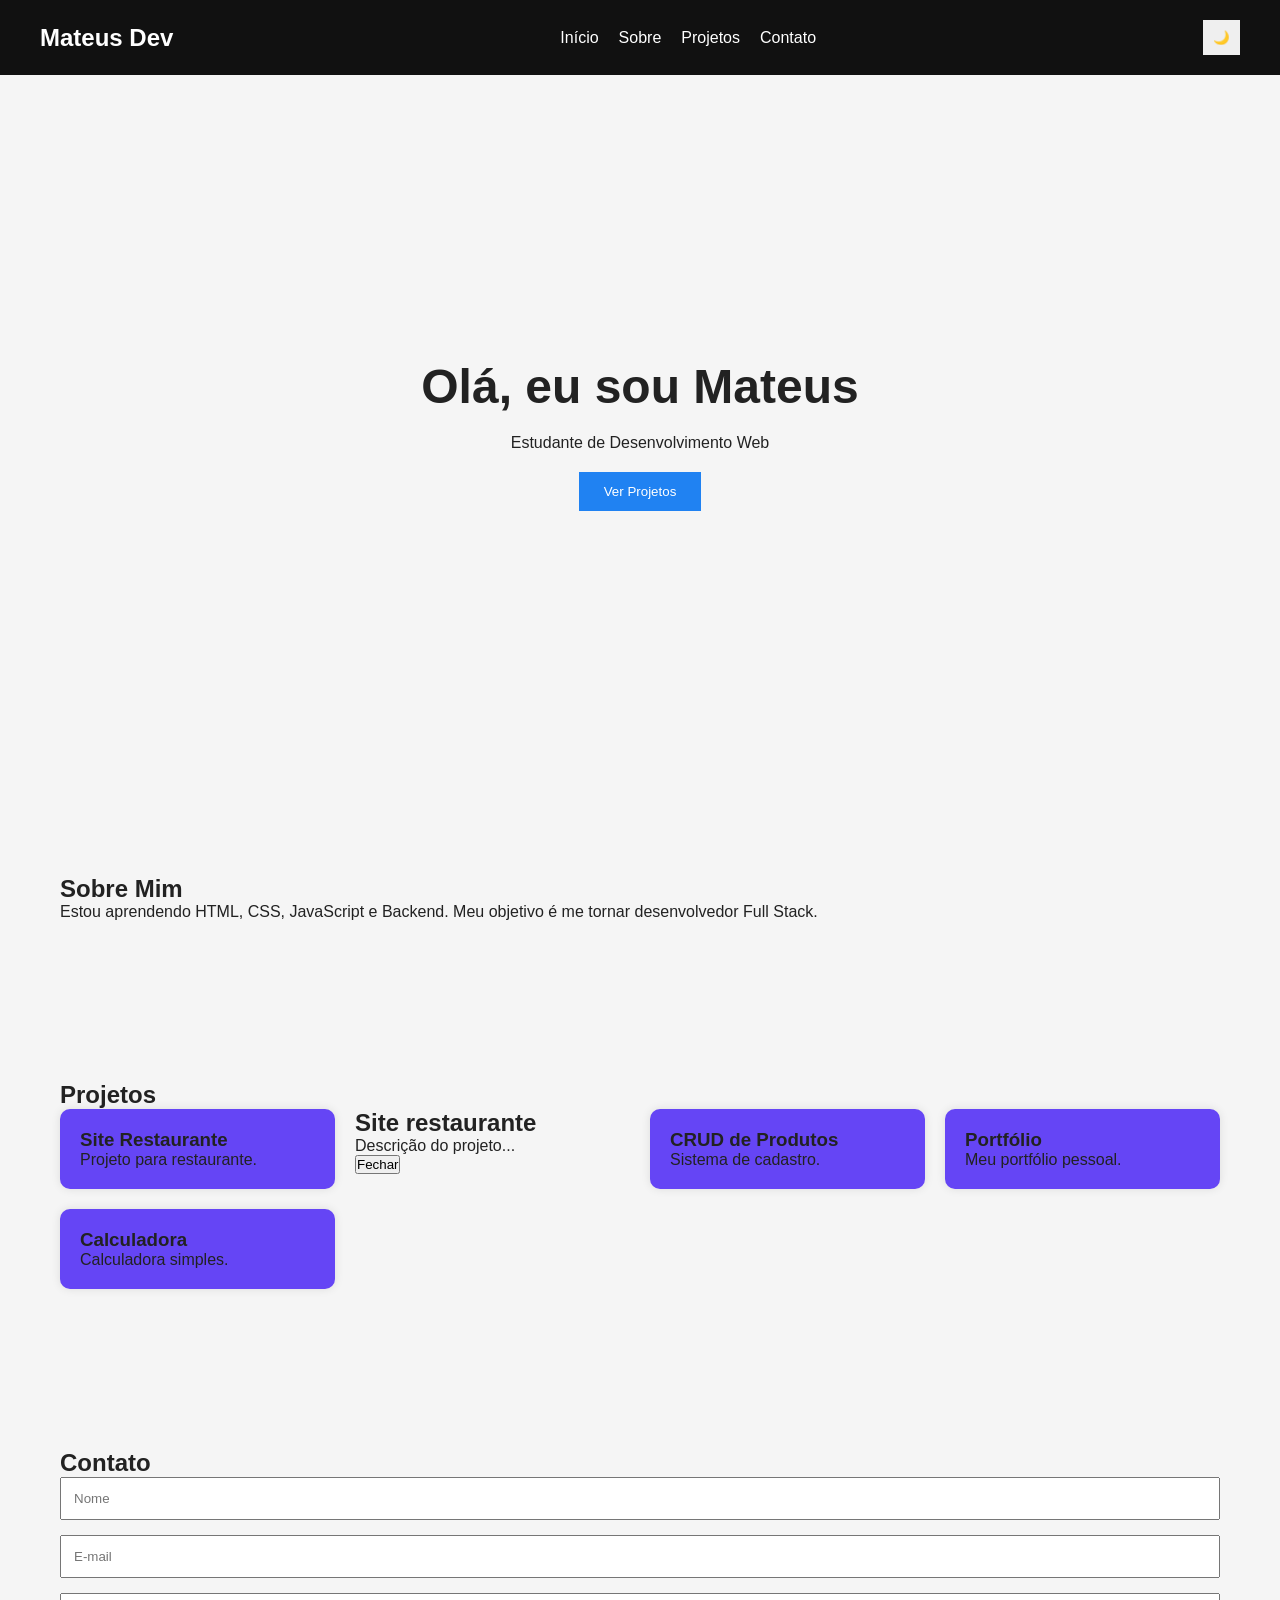
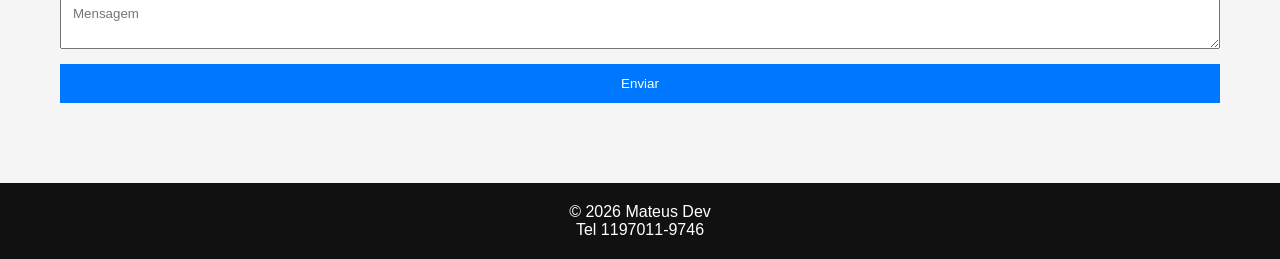
==== index.html @ 87bd56f4 "Add files via upload" ====
<!DOCTYPE html>
<html lang="pt-BR">
<head>
    <meta charset="UTF-8">
    <meta name="viewport" content="width=device-width, initial-scale=1.0">
    <title>Meu Portfólio</title>
    <link rel="stylesheet" href="style.css">
</head>
<body>

    <header>
        <nav>
            <h2>Mateus Dev</h2>

            <ul>
                <li><a href="#inicio">Início</a></li>
                <li><a href="#sobre">Sobre</a></li>
                <li><a href="#projetos">Projetos</a></li>
                <li><a href="#contato">Contato</a></li>
            </ul>

            <button id="temaBtn">🌙</button>
        </nav>
    </header>

    <section id="inicio" class="hero">
        <h1>Olá, eu sou Mateus</h1>
        <p>Estudante de Desenvolvimento Web</p>
        <button>Ver Projetos</button>
    </section>

    <section id="sobre">
        <h2>Sobre Mim</h2>
        <p>
            Estou aprendendo HTML, CSS, JavaScript e Backend.
            Meu objetivo é me tornar desenvolvedor Full Stack.
        </p>
    </section>

    <section id="projetos">
        <h2>Projetos</h2>

        <div class="cards">

          <a href="restaurante.html" class="card-link">
        <div class="card">
            <h3>Site Restaurante</h3>
            <p>Projeto para restaurante.</p>
            </div>
            </a>

            <div id="modal" class="modal">
                <div class="conteudo">
                    <h2>Site restaurante</h2>
                    <p>Descrição do projeto...</p>
                    <button onclick="fecharModal()">Fechar</button>
                </div>
            </div>
            <div class="card">
                <h3>CRUD de Produtos</h3>
                <p>Sistema de cadastro.</p>
            </div>

            <div class="card">
                <h3>Portfólio</h3>
                <p>Meu portfólio pessoal.</p>
            </div>
            <div class="card">
                <h3>Calculadora</h3>
                <p>Calculadora simples.</p>
        </div>
    </section>

    <section id="contato">
        <h2>Contato</h2>

        <form id="formContato">
            <input type="text" placeholder="Nome" required>
            <input type="email" placeholder="E-mail" required>
            <textarea placeholder="Mensagem"></textarea>
            <button type="submit">Enviar</button>
        </form>
    </section>

    <footer>
        <p>© 2026 Mateus Dev</p>
        <p> Tel 1197011-9746</p>
    </footer>

    <script src="script.js"></script>

</body>
</html>
---- style.css ----
*{
    margin:0;
    padding:0;
    box-sizing:border-box;
    font-family:Arial, Helvetica, sans-serif;
}

body{
    background:#f5f5f5;
    color:#222;
    transition:.3s;
}

header{
    background:#111;
    color:white;
    padding:20px;
}

nav{
    display:flex;
    justify-content:space-between;
    align-items:center;
    max-width:1200px;
    margin:auto;
}

nav ul{
    display:flex;
    list-style:none;
    gap:20px;
}

nav a{
    color:white;
    text-decoration:none;
}

#temaBtn{
    border:none;
    padding:10px;
    cursor:pointer;
}

.hero{
    height:80vh;
    display:flex;
    flex-direction:column;
    justify-content:center;
    align-items:center;
    text-align:center;
}

.hero h1{
    font-size:3rem;
}

.hero p{
    margin:20px 0;
}

.hero button{
    padding:12px 25px;
    border:none;
    background:#2082f2;
    color:white;
    cursor:pointer;
}

section{
    padding:80px 20px;
    max-width:1200px;
    margin:auto;
}

.cards{
    display:grid;
    grid-template-columns:repeat(auto-fit,minmax(250px,1fr));
    gap:20px;
}

.card{
    background:rgb(101, 69, 245);
    padding:20px;
    border-radius:10px;
    box-shadow:0 0 10px rgba(0,0,0,.1);
}

form{
    display:flex;
    flex-direction:column;
    gap:15px;
}

input, textarea{
    padding:12px;
}

form button{
    background:#0077ff;
    color:white;
    border:none;
    padding:12px;
    cursor:pointer;
}

footer{
    text-align:center;
    padding:20px;
    background:#111;
    color:white;
}

.dark{
    background:#121212;
    color:white;
}

.dark .card{
    background:#222;
}

.card-link{
    text-decoration:none;
    color:inherit;
}
.card{
    transition: all 0.1s ease;
}

.card:hover{
    transform: perspective(1000px) rotateY(30deg);
    box-shadow: 0 100px 200px rgba(14, 40, 236, 0.2);
}
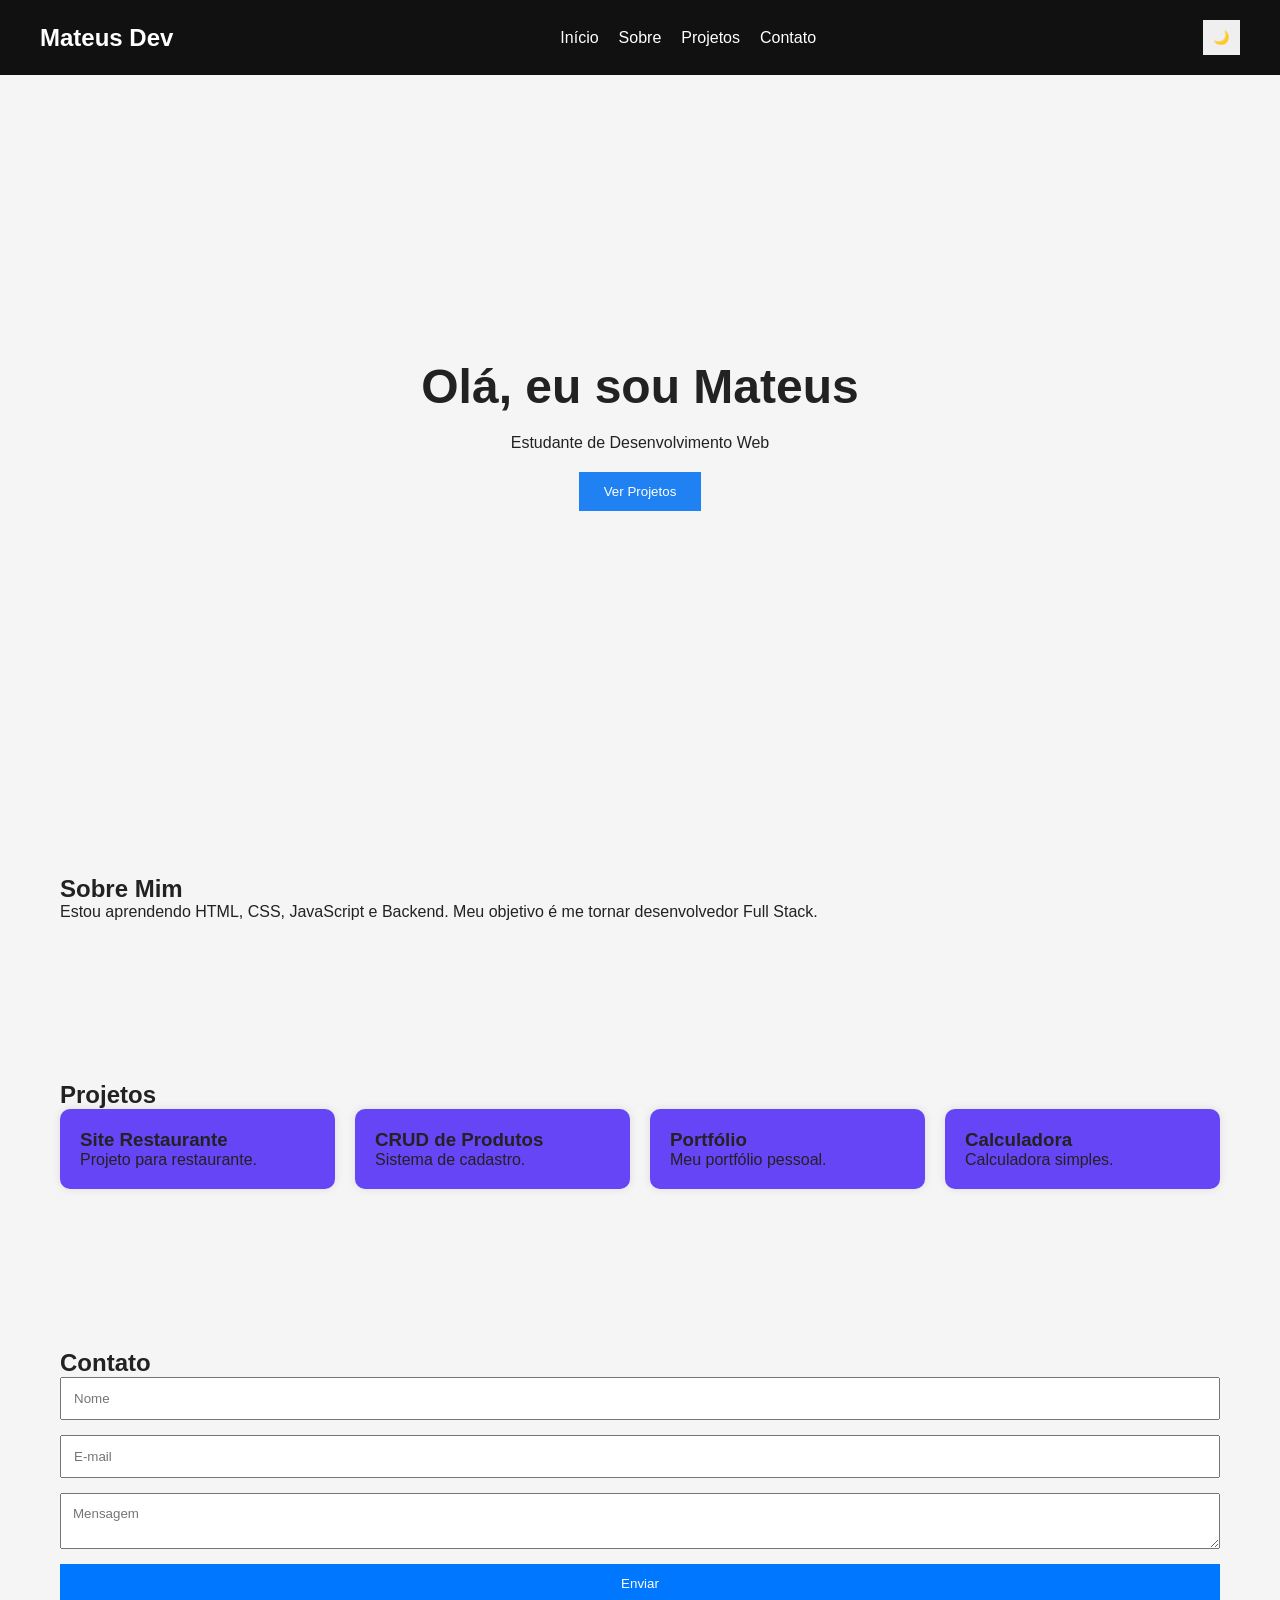
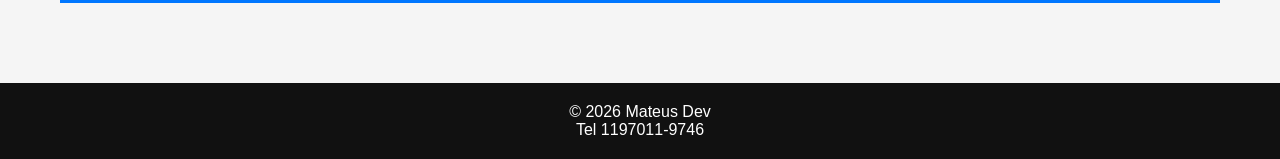
==== commit bd3b7718: "Update index.html" ====
--- a/index.html
+++ b/index.html
@@ -48,14 +48,6 @@
             <p>Projeto para restaurante.</p>
             </div>
             </a>
-
-            <div id="modal" class="modal">
-                <div class="conteudo">
-                    <h2>Site restaurante</h2>
-                    <p>Descrição do projeto...</p>
-                    <button onclick="fecharModal()">Fechar</button>
-                </div>
-            </div>
             <div class="card">
                 <h3>CRUD de Produtos</h3>
                 <p>Sistema de cadastro.</p>
@@ -90,4 +82,4 @@
     <script src="script.js"></script>
 
 </body>
-</html>+</html>
